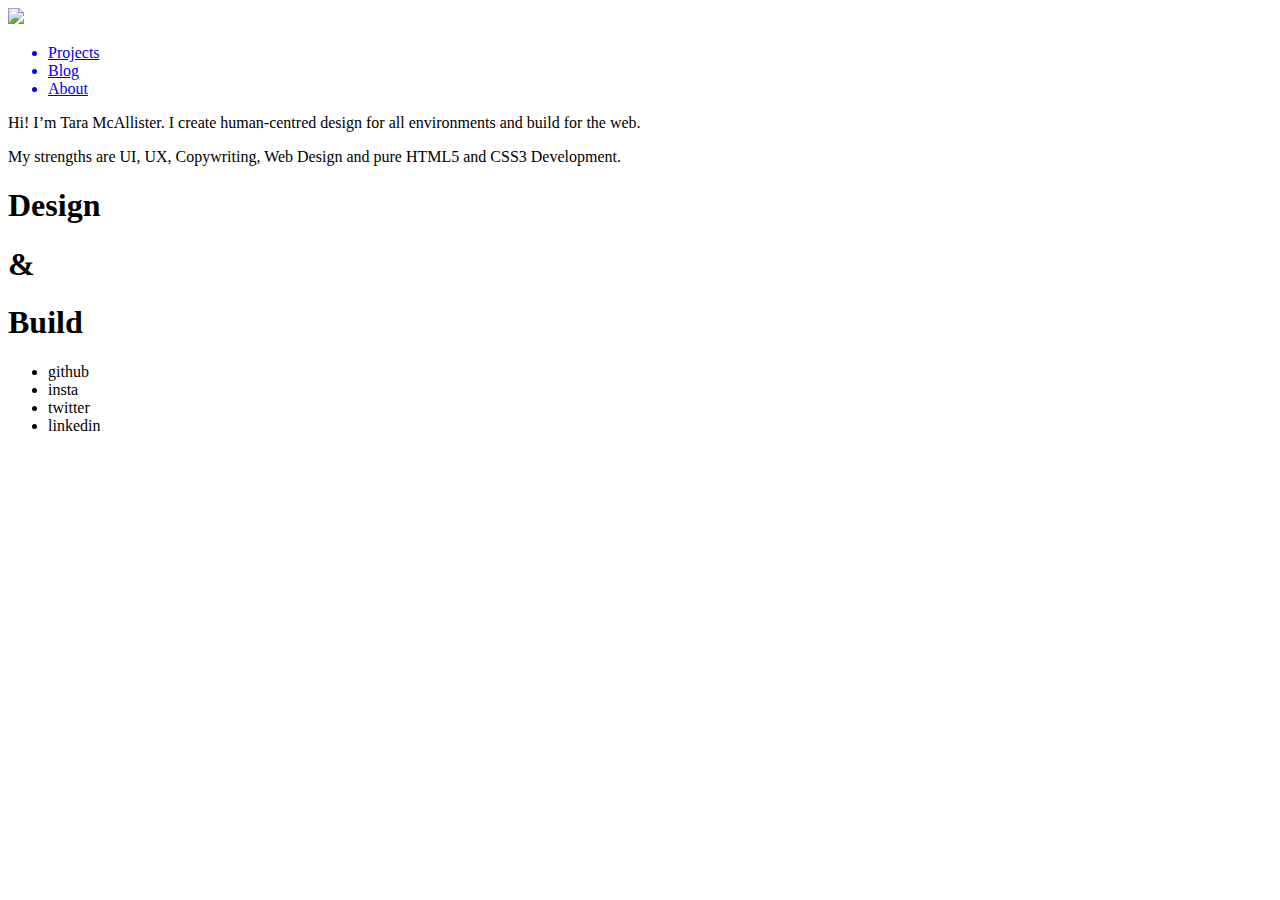
==== index.html @ 4d04b37a "📈Added google analytics" ====
<!DOCTYPE html>
<html lang="en">
  <head>
    <meta charset="utf-8" />
    <meta name="viewport" content="width=device-width, initial-scale=1.0" />
    <meta http-equiv="X-UA-Compatible" content="ie=edge" />
    <!-- Search Engine -->
    <meta name="description" content="I create human-centred design for all environments and build for the web.">
    <!-- Schema.org for Google -->
    <meta itemprop="name" content="Tara McAllister's Portfolio">
    <meta itemprop="description" content="I create human-centred design for all environments and build for the web.">
    <!-- Twitter -->
    <meta name="twitter:card" content="summary">
    <meta name="twitter:title" content="Tara McAllister's Portfolio">
    <meta name="twitter:description" content="I create human-centred design for all environments and build for the web.">
    <meta name="twitter:site" content="@TaraMcAllister_">
    <meta name="twitter:image:src" content="#">
    <!-- Open Graph general (Facebook, Pinterest & Google+) -->
    <meta name="og:title" content="Tara McAllister Portfolio">
    <meta name="og:description" content="I create human-centred design for all environments and build for the web.">
    <meta name="og:image" content="/assets/images/social-card.jpg">
    <meta name="og:url" content="#">
    <meta name="og:site_name" content="Tara McAllister's Portfolio">
    <meta name="og:locale" content="en_GB">
    <meta name="og:type" content="website">

    <title>Tara McAllister Portfolio</title>

    <meta name="apple-mobile-web-app-title" content="Tara McAllister's Portfolio">
    <meta name="application-name" content="Tara McAllister's Portfolio">

    <link rel="apple-touch-icon" sizes="57x57" href="favicon/apple-icon-57x57.png">
    <link rel="apple-touch-icon" sizes="60x60" href="favicon/apple-icon-60x60.png">
    <link rel="apple-touch-icon" sizes="72x72" href="favicon/apple-icon-72x72.png">
    <link rel="apple-touch-icon" sizes="76x76" href="favicon/apple-icon-76x76.png">
    <link rel="apple-touch-icon" sizes="114x114" href="favicon/apple-icon-114x114.png">
    <link rel="apple-touch-icon" sizes="120x120" href="favicon/apple-icon-120x120.png">
    <link rel="apple-touch-icon" sizes="144x144" href="favicon/apple-icon-144x144.png">
    <link rel="apple-touch-icon" sizes="152x152" href="favicon/apple-icon-152x152.png">
    <link rel="apple-touch-icon" sizes="180x180" href="favicon/apple-icon-180x180.png">
    <link rel="icon" type="image/png" sizes="192x192"  href="favicon/android-icon-192x192.png">
    <link rel="icon" type="image/png" sizes="32x32" href="favicon/favicon-32x32.png">
    <link rel="icon" type="image/png" sizes="96x96" href="/faviconfavicon-96x96.png">
    <link rel="icon" type="image/png" sizes="16x16" href="favicon/favicon-16x16.png">
    <link rel="manifest" href="favicon/manifest.json">
    <meta name="msapplication-TileColor" content="#ffffff">
    <meta name="msapplication-config" content="favicon/ms-icon-144x144.png">
    <meta name="theme-color" content="#ffffff">

    <!--LINKING CSS FILE-->
    <link rel="stylesheet" href="css/main.css">
    <link rel="stylesheet" href="css/typography.css">
    <link rel="stylesheet" href="css/home.css">

    <!-- LINKING TYPE -->
    <link href="https://fonts.googleapis.com/css?family=Fanwood+Text:400,400i|Source+Sans+Pro:400,700" rel="stylesheet">
    
    <!-- LINKING ANIMATE AOS -->
    <link href="https://unpkg.com/aos@2.3.1/dist/aos.css" rel="stylesheet">

    <!-- Global site tag (gtag.js) - Google Analytics -->
<script async src="https://www.googletagmanager.com/gtag/js?id=UA-110241980-4"></script>
<script>
  window.dataLayer = window.dataLayer || [];
  function gtag(){dataLayer.push(arguments);}
  gtag('js', new Date());

  gtag('config', 'UA-110241980-4');
</script>

  </head>

  <body>

        <nav>
                <section class="home__monogram">
                    <a href="index.html">
                        <img src="images/monogram/monogram--white.png" class="monogram">
                    </a>
                </section>
            
                <ul class="nav__items">
                    <a href="projects.html">
                        <li>Projects</li>
                    </a>
                    <a href="blog.html">
                        <li>Blog</li>
                    </a>
                    <a href="about.html">
                        <li>About</li>
                    </a>
                </ul>
            </nav>
            
            <section class="main__screen">
            
                <p class="main__screen--para main__screen--para--upper">Hi! I’m Tara McAllister. I create human-centred design for all environments and build for the web.</p>

                <p class="main__screen--para main__screen--para--lower">My strengths are UI, UX, Copywriting, Web Design and pure HTML5 and CSS3 Development.</p>
            
                <section class="main__screen--title">
            
                    <h1 class="hero__word first__word">Design</h1>
                    <div class="hero__ampersand">
                    <h1 class="ampersand">&</h1>
                    </div>
                    <h1 class="hero__word second__word">Build</h1>
            
                </section>
            
            </section>
            
            <footer>
                <div class="orange__line">
                </div>
                <ul class="social">
                    <li>github</li>
                    <li>insta</li>
                    <li>twitter</li>
                    <li>linkedin</li>
                </ul>
            </footer>

</body>

</html>
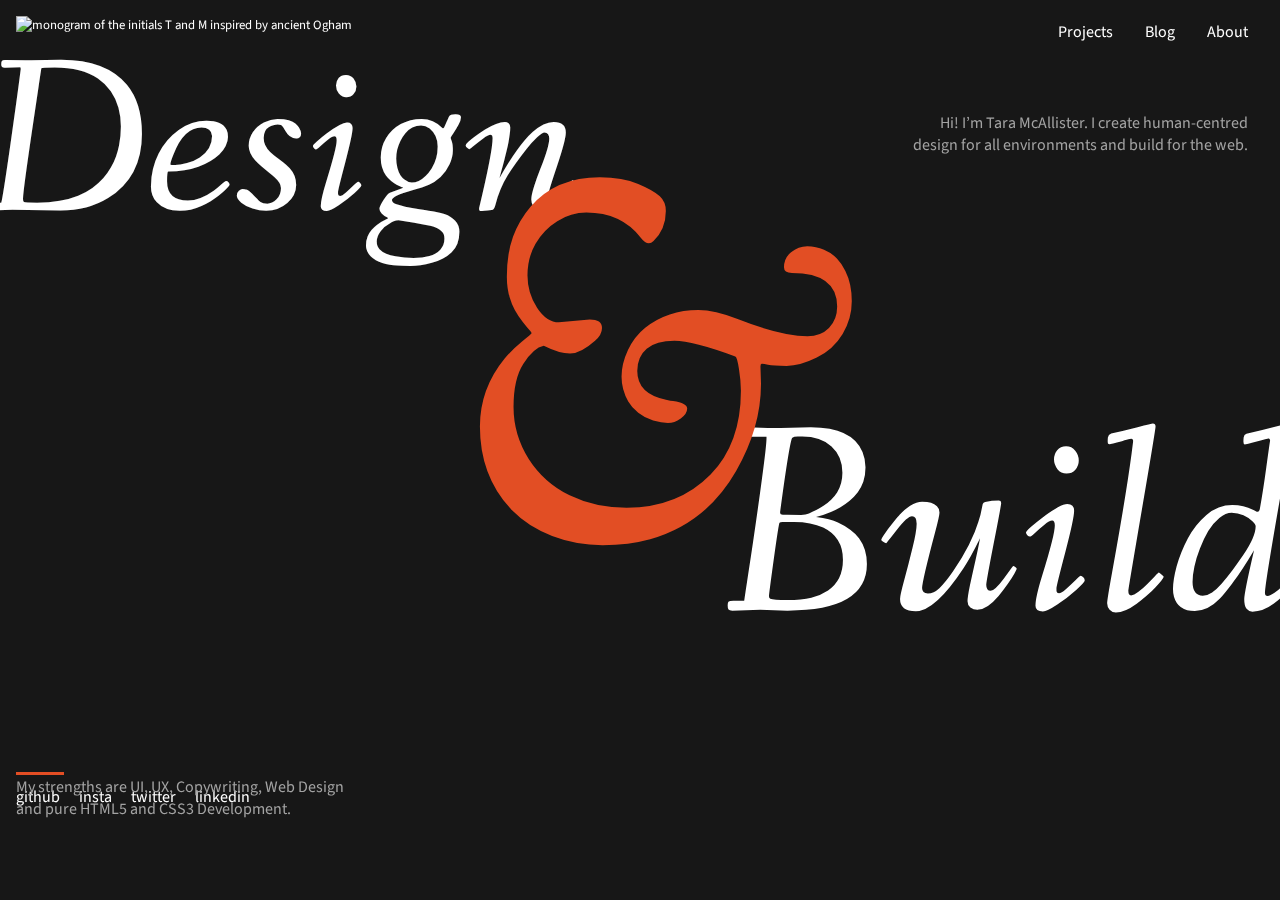
==== commit 2471af2a: "🕴🏼Update index.html" ====
--- a/index.html
+++ b/index.html
@@ -72,25 +72,25 @@
 
   <body>
 
-        <nav>
-                <section class="home__monogram">
-                    <a href="index.html">
-                        <img src="images/monogram/monogram--white.png" class="monogram">
-                    </a>
-                </section>
-            
-                <ul class="nav__items">
-                    <a href="projects.html">
-                        <li>Projects</li>
-                    </a>
-                    <a href="blog.html">
-                        <li>Blog</li>
-                    </a>
-                    <a href="about.html">
-                        <li>About</li>
-                    </a>
-                </ul>
-            </nav>
+    <nav>
+        <section class="home__monogram">
+            <a href="index.html" aria-label="Home">
+                <img src="/images/monogram/monogram--white.png" class="monogram" alt="monogram of the initials T and M inspired by ancient Ogham">
+            </a>
+        </section>
+    
+        <ul class="nav__items">
+            <a href="/projects.html" aria-label="Projects">
+                <li>Projects</li>
+            </a>
+            <a href="/blog.html" aria-label="Blog">
+                <li>Blog</li>
+            </a>
+            <a href="/about.html" aria-label="About">
+                <li>About</li>
+            </a>
+        </ul>
+    </nav>
             
             <section class="main__screen">
             
@@ -114,10 +114,18 @@
                 <div class="orange__line">
                 </div>
                 <ul class="social">
-                    <li>github</li>
+                    <a href="https://github.com/TaraMcAllister" aria-label="GitHub">
+                        <li>github</li>
+                    </a>
+                    <a href="https://www.instagram.com/taramcdesign" aria-label="Instagram">
                     <li>insta</li>
+                    </a>
+                    <a href="https://twitter.com/TaraMcAllister_" aria-label="Twitter">
                     <li>twitter</li>
+                    </a>
+                    <a href="https://www.linkedin.com/in/tara-mcallister-009796138/" aria-label="LinkedIn">
                     <li>linkedin</li>
+                    </a>
                 </ul>
             </footer>
 
--- a/css/main.css
+++ b/css/main.css
@@ -0,0 +1,133 @@
+html, *, ::before, ::after {
+    margin: 0;
+    padding: 0;
+
+    box-sizing: border-box;
+
+    -webkit-font-smoothing: antialiased;
+}
+
+body {
+    background-color: #171717;
+    color: #FFFFFF;
+}
+
+a {
+    text-decoration: none;
+    color: #FFFFFF;
+}
+
+nav {
+    width: 100vw;
+    padding: 1rem 0 0 1rem;
+    display: inline-flex;
+    align-items: center;
+}
+
+.nav__items {
+    display: inline-flex;
+    top: 0;
+    right: 0;
+    position: absolute;
+    padding-top: 1.3rem;
+}
+
+.nav__items li {
+    padding-right: 2rem;
+}
+
+.nav__items li:hover {
+    color: #A3A3A3;
+    transition: 0.2s ease-in-out;
+}
+
+.monogram {
+height: 2rem;
+width: 2rem;
+}
+
+.home__monogram {
+    z-index: 2;
+}
+
+footer {
+    z-index: 10;
+    right: 0;
+  bottom: 0;
+  left: 0;
+  padding: 1rem;
+    display: inline-flex;
+}
+
+.social {
+    margin-left: -3rem;
+}
+
+.social li {
+    display: inline-flex;
+    padding-right: 1rem;
+    color: #FFFFFF;
+}
+
+.social li:hover {
+    color: #A3A3A3;
+    transition: 0.2s ease-in-out;
+}
+
+.title {
+    margin-left: -1rem;
+    margin-top: 2rem;
+    z-index: 2;
+    position: relative;
+}
+
+.orange__line {
+    width: 3rem;
+    height: 0.2rem;
+    background-color: #E24E24;
+    margin-top: -0.9rem;
+}
+
+.orange__line--p {
+    width: 4rem;
+    height: 0.3rem;
+    background-color: #E24E24;
+    margin-top: 3rem;
+}
+
+.orange__line--b {
+    width: 4rem;
+    height: 0.3rem;
+    background-color: #E24E24;
+    margin-top: 1.5rem;
+    margin-bottom: 1.5rem;
+}
+
+.orange__line--c {
+    width: 1rem;
+    height: 0.3rem;
+    background-color: #E24E24;
+    margin-top: 1.5rem;
+    margin-bottom: 1.5rem;
+}
+
+.orange__container {
+    background-color: #E24E24;
+    height: 100%;
+    width: 30vw;
+}
+
+@media (min-width: 860px) {
+    .orange__container {
+    position: fixed;
+    overflow-x: hidden;
+    z-index: 1;
+    top: 0;
+    left: 0;
+    width: 30vw;
+    }
+}
+
+@media screen and (min-width: 0px) and (max-width: 860px) {
+    .orange__container { display: none; }   /* hide it elsewhere */
+  }--- a/css/typography.css
+++ b/css/typography.css
@@ -0,0 +1,58 @@
+  /*----- TYPOGRAPHY AND GENERAL LAYOUT -----*/
+
+  html {
+    font-family: 'Source Sans Pro', sans-serif;
+  }
+  
+  h1 {
+    font-size: 14rem;
+    font-family: 'Fanwood Text', serif;
+    font-weight: 400;
+    font-style: italic;
+    color: #FFFFFF;
+  }
+  
+  h2 {
+    font-size: 2.5rem;
+    font-family: 'Source Sans Pro', sans-serif;
+    color: #FFFFFF;
+    font-weight: 400;
+  }
+  
+  h3 {
+    font-size: 1rem;
+    font-family: 'Source Sans Pro', sans-serif;
+    text-transform: capitalize;
+    color: #E24E24;
+    font-weight: 400;
+  }
+  
+  p {
+    font-size: 1rem;
+    color: #A3A3A3;
+    font-family: 'Source Sans Pro', sans-serif;
+  }
+
+  .desc {
+    font-size: 1.15rem;
+    font-family: 'Source Sans Pro', sans-serif;
+    color: #A3A3A3;
+    font-weight: 400;
+  }
+  
+  ul {
+    font-size: 1rem;
+    list-style: none;
+    color: #A3A3A3;
+  }
+  
+  .bullets li:before {
+    content: "-";
+    padding-right: 0.5rem;
+    color: #A3A3A3;
+  }
+
+  nav {
+    font-size: 0.8rem;
+    font-family: 'Source Sans Pro', sans-serif;
+  }
--- a/css/home.css
+++ b/css/home.css
@@ -0,0 +1,128 @@
+body {
+    height: 100vh;
+    width: 100vw;
+    overflow: hidden;
+}
+
+.main__screen--title {
+    display: flexbox;
+}
+
+.hero__word {
+    z-index: -1;
+}
+    
+.first__word {
+    margin-left: -1rem;
+    margin-top: -2rem;
+}
+
+.second__word {
+    margin-right: -1rem;
+    margin-top: -25rem;
+    font-size: 17rem;
+    right: 0;
+    position: fixed;
+}
+
+.ampersand {
+    color: #e24e24;
+    font-size: 35rem;
+    z-index: 1;
+    margin-top: -17rem;
+    margin-right: -2rem;
+    justify-self: center;
+}
+
+.hero__ampersand {
+    display: flex;
+    justify-content: center;
+}
+
+.main__screen--para--upper {
+    position: fixed;
+    top: 7rem;
+    right: 2rem;
+    text-align: right;
+}
+
+.main__screen--para--lower {
+    position: fixed;
+    bottom: 5rem;
+    left: 1rem;
+    text-align: left;
+}
+
+@media (min-width: 1000px) {
+
+    .main__screen--para {
+        max-width: 22rem;
+    }
+
+}
+
+@media (max-width: 1000px) {
+
+    .main__screen--para {
+        max-width: 19rem;
+    }
+
+    h1 {
+        font-size: 12rem;
+}
+
+.first__word {
+    margin-top: -1rem;
+}
+
+.second__word {
+    margin-top: -21rem;
+    font-size: 15rem;
+}
+
+.ampersand {
+    font-size: 33rem;
+    margin-top: -15rem;
+}
+
+@media (max-width: 820px) {
+    .main__screen--para {
+        max-width: 17rem;
+    }
+
+    h1 {
+        font-size: 11rem;
+}
+
+.second__word {
+    margin-top: -18rem;
+    font-size: 13rem;
+}
+
+.ampersand {
+    font-size: 31rem;
+    margin-top: -13rem;
+}
+
+
+@media (max-width: 750px) {
+    .first__word {
+        margin-top: 5rem;
+        font-size: 9rem;
+        margin-left: -2rem;
+    }
+    
+    .second__word {
+        margin-top: -19rem;
+        font-size: 10rem;
+    }
+    
+    .ampersand {
+        font-size: 27rem;
+        margin-top: -12rem;
+    }
+}
+
+}
+
+
